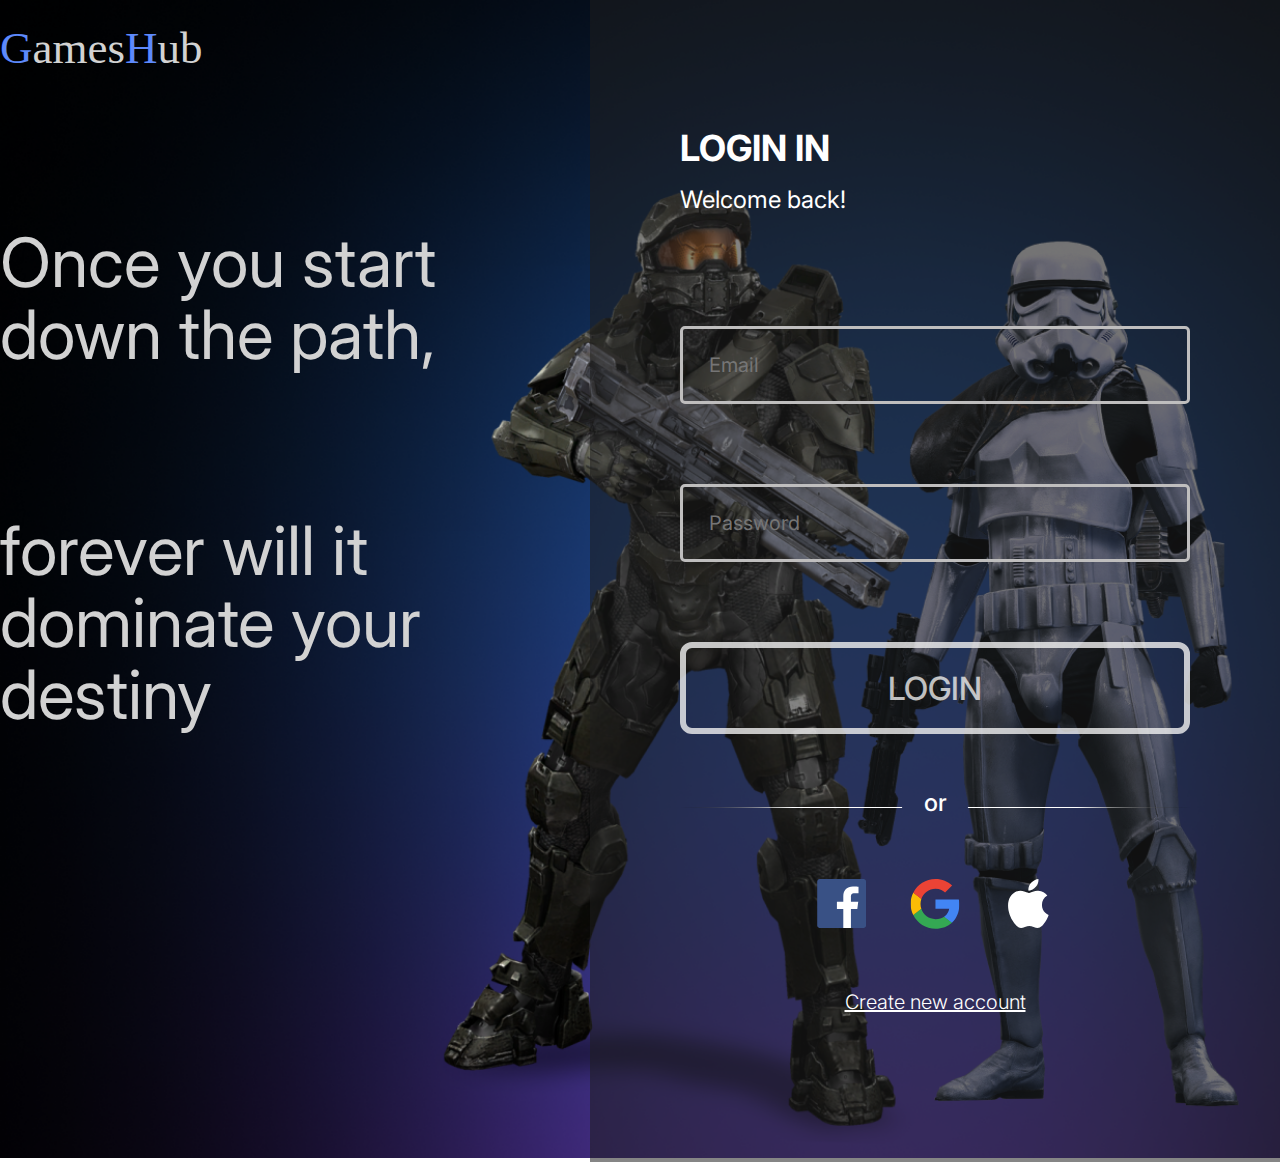
==== pages/login.html @ 879ea933 "Merge branch 'main' of https://github.com/Abdilamiyeva/Game" ====
<!DOCTYPE html>
<html lang="en">
<head>
    <meta charset="UTF-8">
    <meta http-equiv="X-UA-Compatible" content="IE=edge">
    <meta name="viewport" content="width=device-width, initial-scale=1.0">
    <title>Document</title>
    <link rel="stylesheet" href="./fonts/stylesheet.css">
    <link rel="stylesheet" href="../css/login.css">
</head>
<body>
    
    <main id="main">
        <div class="container">
            <!-- login text start -->
            <section class="login__text">
                <!-- <div class="container"> -->
                    <div class="logo">
                        <span class="blue__color">G</span>ames<span class="blue__color">H</span>ub
                    </div>
                    <div class="main__text">
                        Once you start down the path,
                        <br><br><br>
                        forever will it dominate your destiny
                    </div>
                <!-- </div> -->
            </section>
            <!-- login text end -->

                
            <!-- login form start -->
            <section class="login__form">
                <div class="login__wrapper">
                    <div class="login__name">LOGIN IN</div>
                    <p>Welcome back!</p>
                    <input type="email" name="#" id="email" placeholder="Email">
                    <input type="password" name="#" id="password" placeholder="Password">
                    <button class="login__btn">LOGIN</button>
                    <div class="login__else">
                        <span class="line"><img src="../img/login__line.svg" alt="line"></span>
                        <span class="or">or</span>
                        <span class="line"><img src="../img/login__line.svg" alt="line"></span>
                    </div>
                    <ul class="login__social__links">
                        <li>
                            <a href="#0">
                                <img src="../img/login__facebook__img.svg" alt="facebook">
                            </a>
                        </li>
                        <li>
                            <a href="#0">
                                <img src="../img/login__google__icon.svg" alt="facebook">
                            </a>
                        </li>
                        <li>
                            <a href="#0">
                                <img src="../img/login__apple__icon.svg" alt="facebook">
                            </a>
                        </li>
                    </ul>
                    <div class="login__create__accaunt">
                        <a href="#0">Create new account</a>
                    </div>
                </div>
            </section>
            <!-- login form end -->

        </div>
    </main>

</body>
</html>
---- css/login.css ----
/* fonts Inter */
@import url('https://fonts.googleapis.com/css2?family=Inter:wght@100;200;300;400;500;600;700;800;900&family=Montserrat:wght@100;200;300;400;500;600;700;800;900&display=swap');
/* fonts Copperplate */



* {
    padding: 0;
    margin: 0;
    box-sizing: border-box;
    text-decoration: none;
    list-style: none;
}

.container {
    max-width: 1370px;
    margin: 0 auto;
}

.login__wrapper {
    width: 510px;
    margin: 0 auto; 
}

#main {
    background: url(../img/footer__bg__img.png) no-repeat;
    background-size: cover;
}

/* login text start */
.logo {
    font-family: 'Copperplate';
    font-style: normal;
    font-weight: 400;
    font-size: 45px;
    line-height: 46px;
    display: flex;
    align-items: center;
    text-align: center;
    color: #D2D2D2;
    padding: 25px 0 155px;
}
.logo .blue__color {
    color: #5D89FB;
}
.login__text .main__text {
    font-family: 'Inter';
    font-style: normal;
    font-weight: 400;
    font-size: 68px;
    line-height: 72px;
    color: #D2D2D2;
    width: 489px;
    padding-bottom: 428px;
}

        /* login form start */
.login__form {
    background: rgba(30, 29, 29, 0.54);
    position: absolute;
    top: 0;
    right: 0;
    width: 690px;
}
.login__form .login__wrapper .login__name {
    font-family: 'Inter';
    font-style: normal;
    font-weight: 700;
    font-size: 36px;
    line-height: 44px;
    color: #FFFFFF;
    padding: 126px 0 15px;
}
.login__form .login__wrapper p {
    font-family: 'Inter';
    font-style: normal;
    font-weight: 400;
    font-size: 24px;
    line-height: 29px;
    color: #FFFFFF;
    padding-bottom: 112px;
}
.login__form .login__wrapper input {
    border: 3px solid #BFBEBE;
    background: transparent;
    border-radius: 5px;
    width: 100%;
    margin-bottom: 80px;
    font-family: 'Inter';
    font-style: normal;
    font-weight: 400;
    font-size: 20px;
    line-height: 24px;
    display: flex;
    align-items: center;
    color: rgba(152, 152, 152, 0.7);
    padding: 24px 26px;
}
.login__form .login__wrapper .login__btn {
    border: 6px solid #f1f1f1;
    border-radius: 12px;
    width: 100%;
    background: transparent;
    padding: 20px 0;
    font-family: 'Inter';
    font-style: normal;
    font-weight: 500;
    font-size: 32px;
    line-height: 39px;
    text-align: center;
    color: #EBEBEB;
    cursor: pointer;
    margin-bottom: 54px;
    opacity: 0.8;
    height: 92px;
    transition: all 0.9s linear;
}
.login__form .login__wrapper .login__btn:hover {
    opacity: 1;
}
.login__form .login__wrapper .login__btn:active {
    transform: scale(0.95);
}
.login__form .login__wrapper .login__else {
    display: flex;
    justify-content: space-between;
    align-items: center;
    margin-bottom: 62px;
}
.login__else .line:last-child img {
    transform: rotateY(180deg);
}
.login__else .or {
    font-family: 'Inter';
    font-style: normal;
    font-weight: 500;
    font-size: 24px;
    line-height: 29px;
    text-align: center;
    color: #FFFFFF;
}
.login__social__links {
    width: 236px;
    margin: 0 auto;
    display: flex;
    justify-content: space-between;
}
.login__social__links a img {
    width: 50px;
    height: 50px;
}
.login__create__accaunt {
    display: flex;
    align-items: center;
    justify-content: center;
    margin-bottom: 42px;
}
.login__create__accaunt a {
    font-family: 'Inter';
    font-style: normal;
    font-weight: 300;
    font-size: 20px;
    line-height: 24px;
    text-decoration-line: underline;
    color: #FFFFFF;
    padding: 57px 0 106px;
}
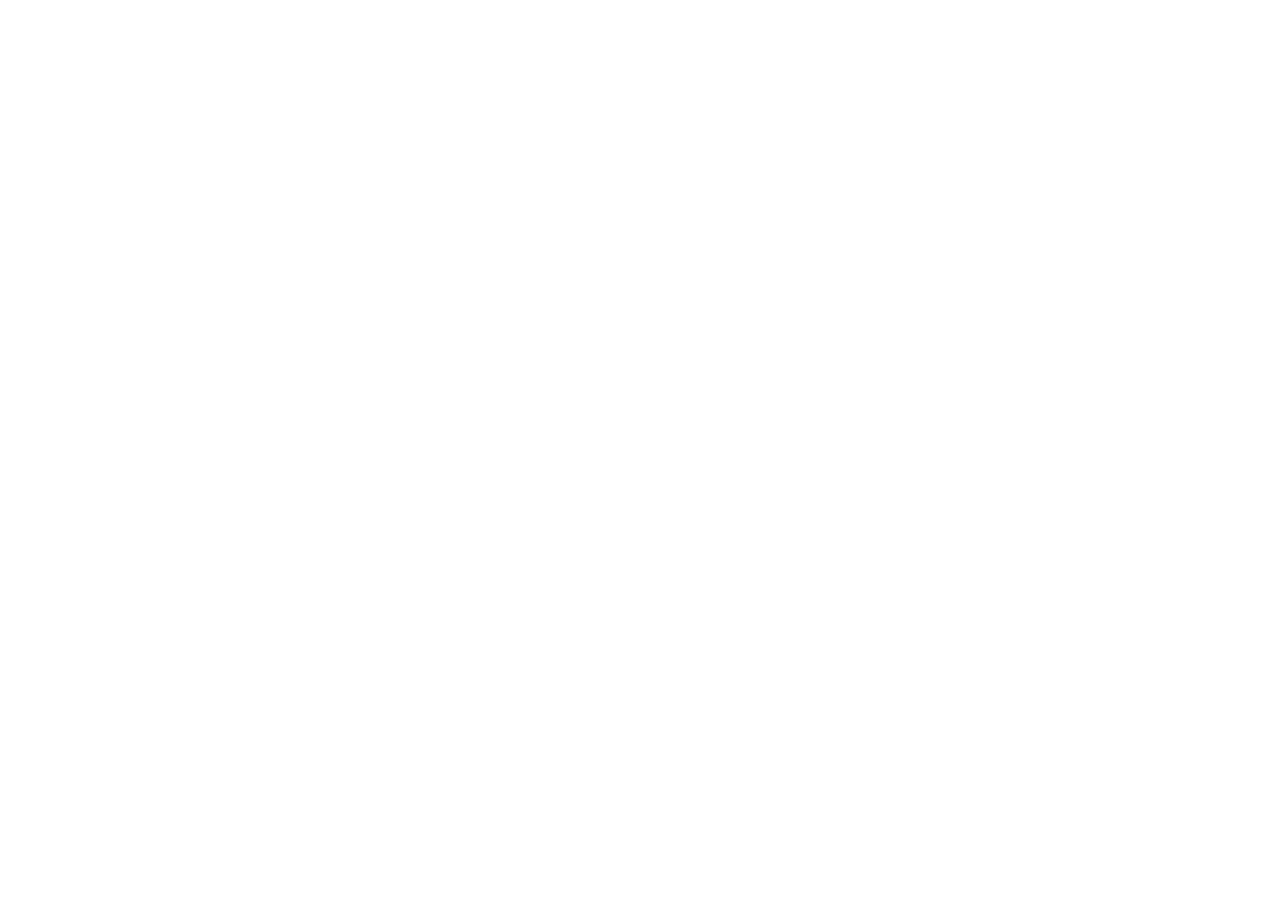
==== commit d65d0afa: "login page file qushildi" ====
--- a/pages/login.html
+++ b/pages/login.html
@@ -5,68 +5,11 @@
     <meta http-equiv="X-UA-Compatible" content="IE=edge">
     <meta name="viewport" content="width=device-width, initial-scale=1.0">
     <title>Document</title>
-    <link rel="stylesheet" href="./fonts/stylesheet.css">
     <link rel="stylesheet" href="../css/login.css">
 </head>
 <body>
     
-    <main id="main">
-        <div class="container">
-            <!-- login text start -->
-            <section class="login__text">
-                <!-- <div class="container"> -->
-                    <div class="logo">
-                        <span class="blue__color">G</span>ames<span class="blue__color">H</span>ub
-                    </div>
-                    <div class="main__text">
-                        Once you start down the path,
-                        <br><br><br>
-                        forever will it dominate your destiny
-                    </div>
-                <!-- </div> -->
-            </section>
-            <!-- login text end -->
 
-                
-            <!-- login form start -->
-            <section class="login__form">
-                <div class="login__wrapper">
-                    <div class="login__name">LOGIN IN</div>
-                    <p>Welcome back!</p>
-                    <input type="email" name="#" id="email" placeholder="Email">
-                    <input type="password" name="#" id="password" placeholder="Password">
-                    <button class="login__btn">LOGIN</button>
-                    <div class="login__else">
-                        <span class="line"><img src="../img/login__line.svg" alt="line"></span>
-                        <span class="or">or</span>
-                        <span class="line"><img src="../img/login__line.svg" alt="line"></span>
-                    </div>
-                    <ul class="login__social__links">
-                        <li>
-                            <a href="#0">
-                                <img src="../img/login__facebook__img.svg" alt="facebook">
-                            </a>
-                        </li>
-                        <li>
-                            <a href="#0">
-                                <img src="../img/login__google__icon.svg" alt="facebook">
-                            </a>
-                        </li>
-                        <li>
-                            <a href="#0">
-                                <img src="../img/login__apple__icon.svg" alt="facebook">
-                            </a>
-                        </li>
-                    </ul>
-                    <div class="login__create__accaunt">
-                        <a href="#0">Create new account</a>
-                    </div>
-                </div>
-            </section>
-            <!-- login form end -->
-
-        </div>
-    </main>
-
+    
 </body>
 </html>--- a/css/login.css
+++ b/css/login.css
@@ -1,9 +1,3 @@
-/* fonts Inter */
-@import url('https://fonts.googleapis.com/css2?family=Inter:wght@100;200;300;400;500;600;700;800;900&family=Montserrat:wght@100;200;300;400;500;600;700;800;900&display=swap');
-/* fonts Copperplate */
-
-
-
 * {
     padding: 0;
     margin: 0;
@@ -12,156 +6,3 @@
     list-style: none;
 }
 
-.container {
-    max-width: 1370px;
-    margin: 0 auto;
-}
-
-.login__wrapper {
-    width: 510px;
-    margin: 0 auto; 
-}
-
-#main {
-    background: url(../img/footer__bg__img.png) no-repeat;
-    background-size: cover;
-}
-
-/* login text start */
-.logo {
-    font-family: 'Copperplate';
-    font-style: normal;
-    font-weight: 400;
-    font-size: 45px;
-    line-height: 46px;
-    display: flex;
-    align-items: center;
-    text-align: center;
-    color: #D2D2D2;
-    padding: 25px 0 155px;
-}
-.logo .blue__color {
-    color: #5D89FB;
-}
-.login__text .main__text {
-    font-family: 'Inter';
-    font-style: normal;
-    font-weight: 400;
-    font-size: 68px;
-    line-height: 72px;
-    color: #D2D2D2;
-    width: 489px;
-    padding-bottom: 428px;
-}
-
-        /* login form start */
-.login__form {
-    background: rgba(30, 29, 29, 0.54);
-    position: absolute;
-    top: 0;
-    right: 0;
-    width: 690px;
-}
-.login__form .login__wrapper .login__name {
-    font-family: 'Inter';
-    font-style: normal;
-    font-weight: 700;
-    font-size: 36px;
-    line-height: 44px;
-    color: #FFFFFF;
-    padding: 126px 0 15px;
-}
-.login__form .login__wrapper p {
-    font-family: 'Inter';
-    font-style: normal;
-    font-weight: 400;
-    font-size: 24px;
-    line-height: 29px;
-    color: #FFFFFF;
-    padding-bottom: 112px;
-}
-.login__form .login__wrapper input {
-    border: 3px solid #BFBEBE;
-    background: transparent;
-    border-radius: 5px;
-    width: 100%;
-    margin-bottom: 80px;
-    font-family: 'Inter';
-    font-style: normal;
-    font-weight: 400;
-    font-size: 20px;
-    line-height: 24px;
-    display: flex;
-    align-items: center;
-    color: rgba(152, 152, 152, 0.7);
-    padding: 24px 26px;
-}
-.login__form .login__wrapper .login__btn {
-    border: 6px solid #f1f1f1;
-    border-radius: 12px;
-    width: 100%;
-    background: transparent;
-    padding: 20px 0;
-    font-family: 'Inter';
-    font-style: normal;
-    font-weight: 500;
-    font-size: 32px;
-    line-height: 39px;
-    text-align: center;
-    color: #EBEBEB;
-    cursor: pointer;
-    margin-bottom: 54px;
-    opacity: 0.8;
-    height: 92px;
-    transition: all 0.9s linear;
-}
-.login__form .login__wrapper .login__btn:hover {
-    opacity: 1;
-}
-.login__form .login__wrapper .login__btn:active {
-    transform: scale(0.95);
-}
-.login__form .login__wrapper .login__else {
-    display: flex;
-    justify-content: space-between;
-    align-items: center;
-    margin-bottom: 62px;
-}
-.login__else .line:last-child img {
-    transform: rotateY(180deg);
-}
-.login__else .or {
-    font-family: 'Inter';
-    font-style: normal;
-    font-weight: 500;
-    font-size: 24px;
-    line-height: 29px;
-    text-align: center;
-    color: #FFFFFF;
-}
-.login__social__links {
-    width: 236px;
-    margin: 0 auto;
-    display: flex;
-    justify-content: space-between;
-}
-.login__social__links a img {
-    width: 50px;
-    height: 50px;
-}
-.login__create__accaunt {
-    display: flex;
-    align-items: center;
-    justify-content: center;
-    margin-bottom: 42px;
-}
-.login__create__accaunt a {
-    font-family: 'Inter';
-    font-style: normal;
-    font-weight: 300;
-    font-size: 20px;
-    line-height: 24px;
-    text-decoration-line: underline;
-    color: #FFFFFF;
-    padding: 57px 0 106px;
-}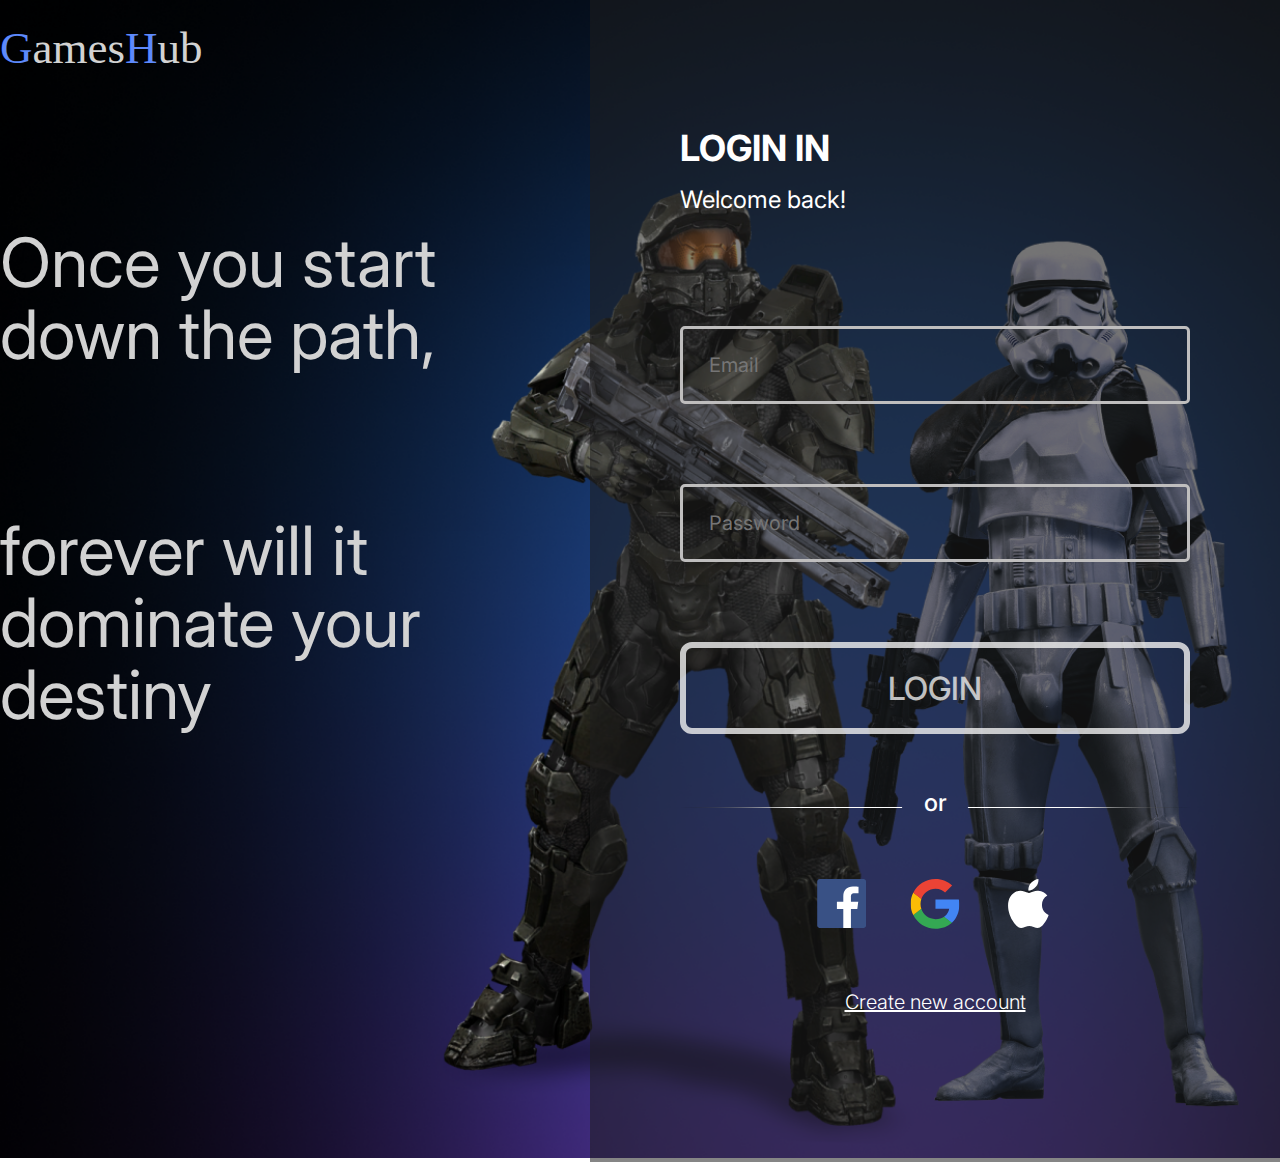
==== commit e66f0177: "Login page end" ====
--- a/pages/login.html
+++ b/pages/login.html
@@ -5,11 +5,68 @@
     <meta http-equiv="X-UA-Compatible" content="IE=edge">
     <meta name="viewport" content="width=device-width, initial-scale=1.0">
     <title>Document</title>
+    <link rel="stylesheet" href="./fonts/stylesheet.css">
     <link rel="stylesheet" href="../css/login.css">
 </head>
 <body>
     
+    <main id="main">
+        <div class="container">
+            <!-- login text start -->
+            <section class="login__text">
+                <!-- <div class="container"> -->
+                    <div class="logo">
+                        <span class="blue__color">G</span>ames<span class="blue__color">H</span>ub
+                    </div>
+                    <div class="main__text">
+                        Once you start down the path,
+                        <br><br><br>
+                        forever will it dominate your destiny
+                    </div>
+                <!-- </div> -->
+            </section>
+            <!-- login text end -->
 
-    
+                
+            <!-- login form start -->
+            <section class="login__form">
+                <div class="login__wrapper">
+                    <div class="login__name">LOGIN IN</div>
+                    <p>Welcome back!</p>
+                    <input type="email" name="#" id="email" placeholder="Email">
+                    <input type="password" name="#" id="password" placeholder="Password">
+                    <button class="login__btn">LOGIN</button>
+                    <div class="login__else">
+                        <span class="line"><img src="../img/login__line.svg" alt="line"></span>
+                        <span class="or">or</span>
+                        <span class="line"><img src="../img/login__line.svg" alt="line"></span>
+                    </div>
+                    <ul class="login__social__links">
+                        <li>
+                            <a href="#0">
+                                <img src="../img/login__facebook__img.svg" alt="facebook">
+                            </a>
+                        </li>
+                        <li>
+                            <a href="#0">
+                                <img src="../img/login__google__icon.svg" alt="facebook">
+                            </a>
+                        </li>
+                        <li>
+                            <a href="#0">
+                                <img src="../img/login__apple__icon.svg" alt="facebook">
+                            </a>
+                        </li>
+                    </ul>
+                    <div class="login__create__accaunt">
+                        <a href="#0">Create new account</a>
+                    </div>
+                </div>
+            </section>
+            <!-- login form end -->
+
+        </div>
+    </main>
+
 </body>
 </html>--- a/css/login.css
+++ b/css/login.css
@@ -1,3 +1,9 @@
+/* fonts Inter */
+@import url('https://fonts.googleapis.com/css2?family=Inter:wght@100;200;300;400;500;600;700;800;900&family=Montserrat:wght@100;200;300;400;500;600;700;800;900&display=swap');
+/* fonts Copperplate */
+
+
+
 * {
     padding: 0;
     margin: 0;
@@ -6,3 +12,156 @@
     list-style: none;
 }
 
+.container {
+    max-width: 1370px;
+    margin: 0 auto;
+}
+
+.login__wrapper {
+    width: 510px;
+    margin: 0 auto; 
+}
+
+#main {
+    background: url(../img/footer__bg__img.png) no-repeat;
+    background-size: cover;
+}
+
+/* login text start */
+.logo {
+    font-family: 'Copperplate';
+    font-style: normal;
+    font-weight: 400;
+    font-size: 45px;
+    line-height: 46px;
+    display: flex;
+    align-items: center;
+    text-align: center;
+    color: #D2D2D2;
+    padding: 25px 0 155px;
+}
+.logo .blue__color {
+    color: #5D89FB;
+}
+.login__text .main__text {
+    font-family: 'Inter';
+    font-style: normal;
+    font-weight: 400;
+    font-size: 68px;
+    line-height: 72px;
+    color: #D2D2D2;
+    width: 489px;
+    padding-bottom: 428px;
+}
+
+        /* login form start */
+.login__form {
+    background: rgba(30, 29, 29, 0.54);
+    position: absolute;
+    top: 0;
+    right: 0;
+    width: 690px;
+}
+.login__form .login__wrapper .login__name {
+    font-family: 'Inter';
+    font-style: normal;
+    font-weight: 700;
+    font-size: 36px;
+    line-height: 44px;
+    color: #FFFFFF;
+    padding: 126px 0 15px;
+}
+.login__form .login__wrapper p {
+    font-family: 'Inter';
+    font-style: normal;
+    font-weight: 400;
+    font-size: 24px;
+    line-height: 29px;
+    color: #FFFFFF;
+    padding-bottom: 112px;
+}
+.login__form .login__wrapper input {
+    border: 3px solid #BFBEBE;
+    background: transparent;
+    border-radius: 5px;
+    width: 100%;
+    margin-bottom: 80px;
+    font-family: 'Inter';
+    font-style: normal;
+    font-weight: 400;
+    font-size: 20px;
+    line-height: 24px;
+    display: flex;
+    align-items: center;
+    color: rgba(152, 152, 152, 0.7);
+    padding: 24px 26px;
+}
+.login__form .login__wrapper .login__btn {
+    border: 6px solid #f1f1f1;
+    border-radius: 12px;
+    width: 100%;
+    background: transparent;
+    padding: 20px 0;
+    font-family: 'Inter';
+    font-style: normal;
+    font-weight: 500;
+    font-size: 32px;
+    line-height: 39px;
+    text-align: center;
+    color: #EBEBEB;
+    cursor: pointer;
+    margin-bottom: 54px;
+    opacity: 0.8;
+    height: 92px;
+    transition: all 0.9s linear;
+}
+.login__form .login__wrapper .login__btn:hover {
+    opacity: 1;
+}
+.login__form .login__wrapper .login__btn:active {
+    transform: scale(0.95);
+}
+.login__form .login__wrapper .login__else {
+    display: flex;
+    justify-content: space-between;
+    align-items: center;
+    margin-bottom: 62px;
+}
+.login__else .line:last-child img {
+    transform: rotateY(180deg);
+}
+.login__else .or {
+    font-family: 'Inter';
+    font-style: normal;
+    font-weight: 500;
+    font-size: 24px;
+    line-height: 29px;
+    text-align: center;
+    color: #FFFFFF;
+}
+.login__social__links {
+    width: 236px;
+    margin: 0 auto;
+    display: flex;
+    justify-content: space-between;
+}
+.login__social__links a img {
+    width: 50px;
+    height: 50px;
+}
+.login__create__accaunt {
+    display: flex;
+    align-items: center;
+    justify-content: center;
+    margin-bottom: 42px;
+}
+.login__create__accaunt a {
+    font-family: 'Inter';
+    font-style: normal;
+    font-weight: 300;
+    font-size: 20px;
+    line-height: 24px;
+    text-decoration-line: underline;
+    color: #FFFFFF;
+    padding: 57px 0 106px;
+}